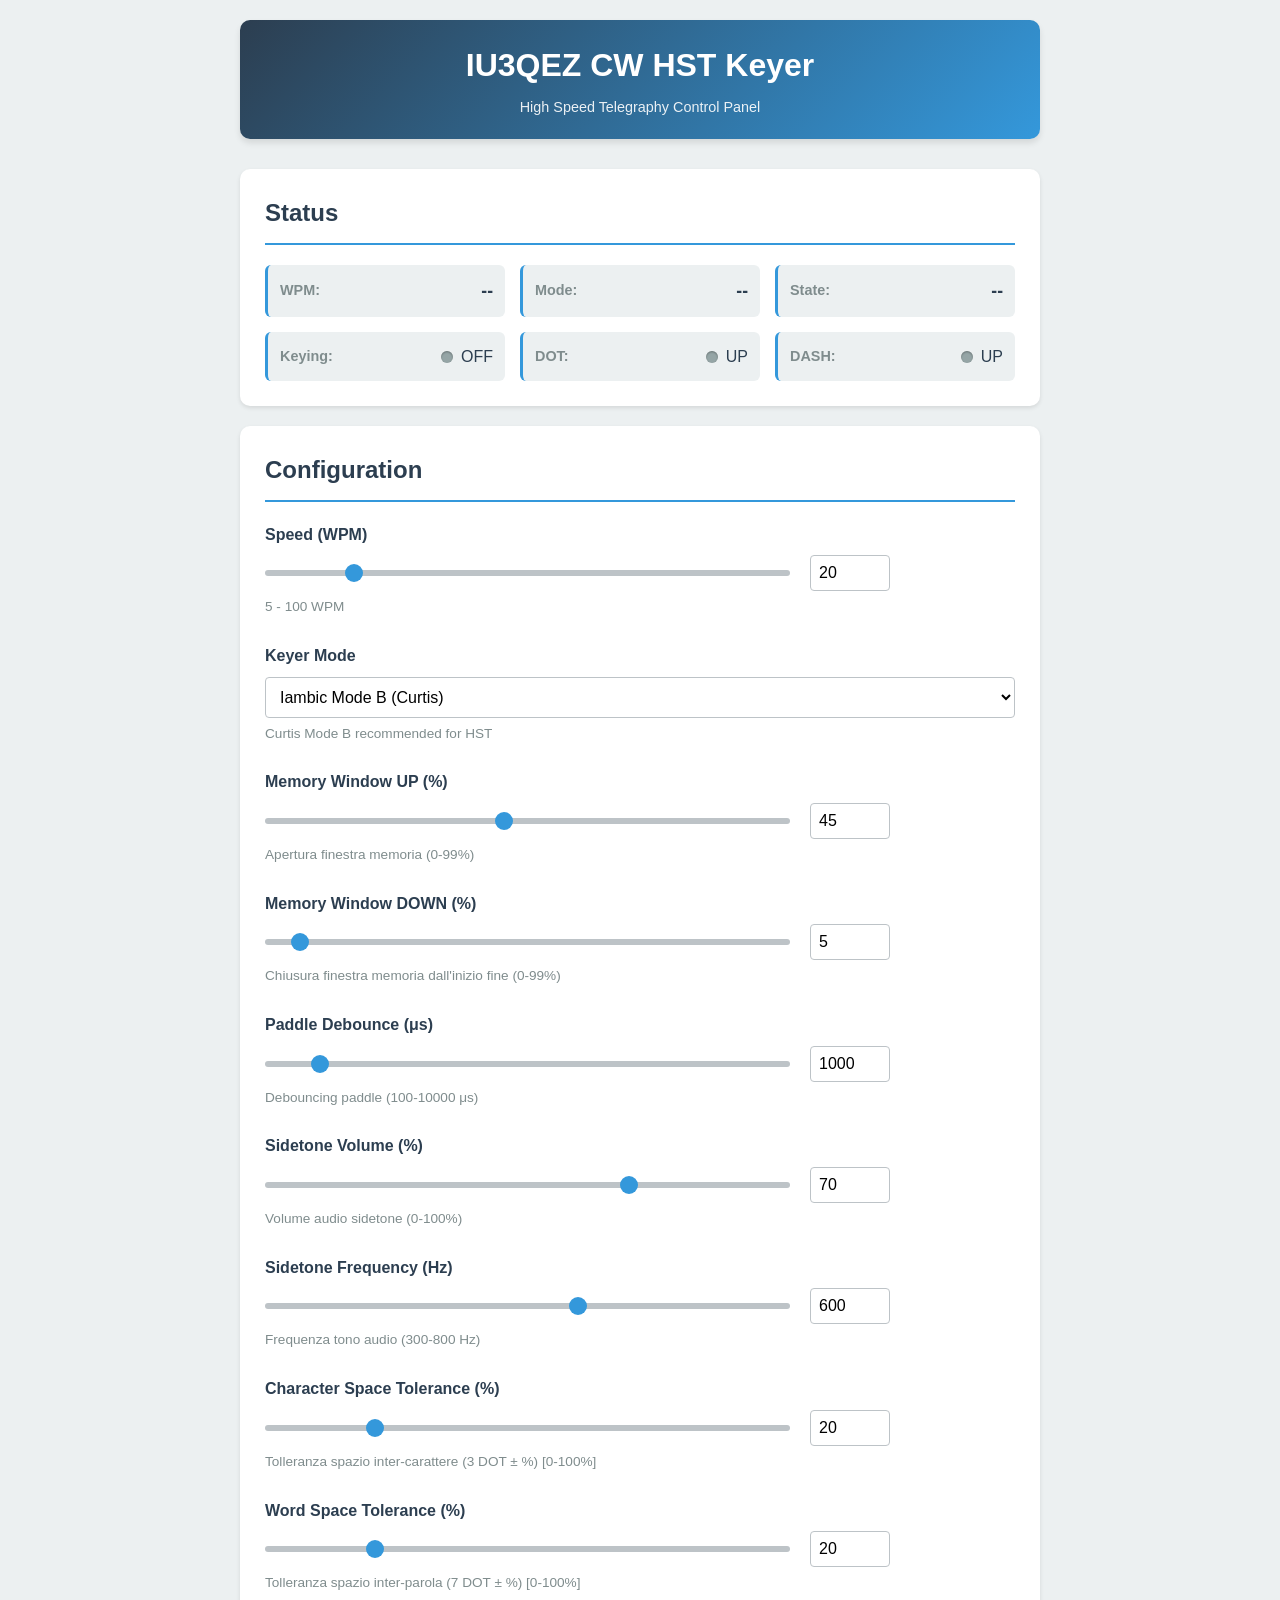
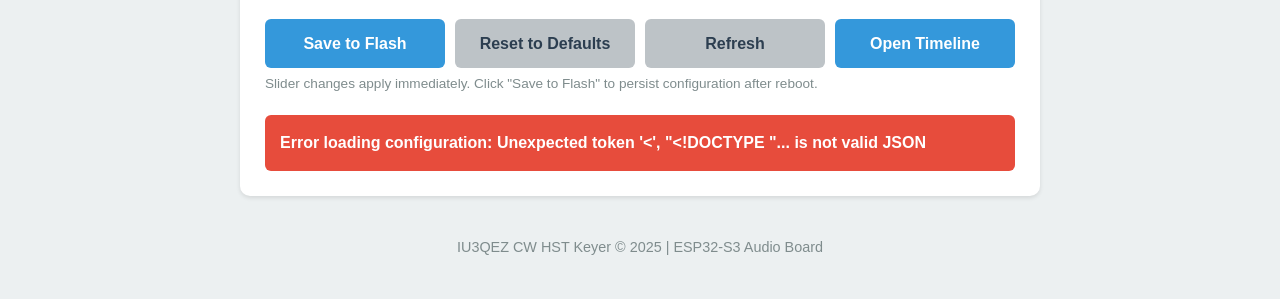
==== data/static/index.html @ 371635e4 "Fix critical Morse decoder bug: emit ELEMENT events at end instead of start Root cause: - EVENT_ELEM" ====
<!DOCTYPE html>
<html lang="it">
<head>
    <meta charset="UTF-8">
    <meta name="viewport" content="width=device-width, initial-scale=1.0">
    <title>IU3QEZ CW HST Keyer</title>
    <link rel="stylesheet" href="style.css">
</head>
<body>
    <div class="container">
        <header>
            <h1>IU3QEZ CW HST Keyer</h1>
            <p class="subtitle">High Speed Telegraphy Control Panel</p>
        </header>

        <!-- Status Display -->
        <section class="status-section">
            <h2>Status</h2>
            <div class="status-grid">
                <div class="status-item">
                    <span class="status-label">WPM:</span>
                    <span class="status-value" id="status-wpm">--</span>
                </div>
                <div class="status-item">
                    <span class="status-label">Mode:</span>
                    <span class="status-value" id="status-mode">--</span>
                </div>
                <div class="status-item">
                    <span class="status-label">State:</span>
                    <span class="status-value" id="status-state">--</span>
                </div>
                <div class="status-item">
                    <span class="status-label">Keying:</span>
                    <span class="status-indicator" id="status-keying">
                        <span class="led" id="keying-led"></span>
                        <span id="keying-text">OFF</span>
                    </span>
                </div>
                <div class="status-item">
                    <span class="status-label">DOT:</span>
                    <span class="status-indicator">
                        <span class="led" id="dot-led"></span>
                        <span id="dot-text">UP</span>
                    </span>
                </div>
                <div class="status-item">
                    <span class="status-label">DASH:</span>
                    <span class="status-indicator">
                        <span class="led" id="dash-led"></span>
                        <span id="dash-text">UP</span>
                    </span>
                </div>
            </div>
        </section>

        <!-- Configuration Form -->
        <section class="config-section">
            <h2>Configuration</h2>
            <form id="config-form">
                <!-- WPM -->
                <div class="form-group">
                    <label for="wpm">Speed (WPM)</label>
                    <div class="range-input">
                        <input type="range" id="wpm" name="wpm" min="5" max="100" value="20" step="1">
                        <input type="number" id="wpm-value" min="5" max="100" value="20" step="1">
                    </div>
                    <span class="help-text">5 - 100 WPM</span>
                </div>

                <!-- Mode -->
                <div class="form-group">
                    <label for="mode">Keyer Mode</label>
                    <select id="mode" name="mode">
                        <option value="0">Straight Key</option>
                        <option value="1">Iambic Mode A</option>
                        <option value="2" selected>Iambic Mode B (Curtis)</option>
                        <option value="3">Ultimatic</option>
                    </select>
                    <span class="help-text">Curtis Mode B recommended for HST</span>
                </div>

                <!-- Memory Window UP -->
                <div class="form-group">
                    <label for="window-up">Memory Window UP (%)</label>
                    <div class="range-input">
                        <input type="range" id="window-up" name="window_up" min="0" max="99" value="45" step="1">
                        <input type="number" id="window-up-value" min="0" max="99" value="45" step="1">
                    </div>
                    <span class="help-text">Apertura finestra memoria (0-99%)</span>
                </div>

                <!-- Memory Window DOWN -->
                <div class="form-group">
                    <label for="window-down">Memory Window DOWN (%)</label>
                    <div class="range-input">
                        <input type="range" id="window-down" name="window_down" min="0" max="99" value="5" step="1">
                        <input type="number" id="window-down-value" min="0" max="99" value="5" step="1">
                    </div>
                    <span class="help-text">Chiusura finestra memoria dall'inizio fine (0-99%)</span>
                </div>

                <!-- Paddle Debounce -->
                <div class="form-group">
                    <label for="debounce">Paddle Debounce (μs)</label>
                    <div class="range-input">
                        <input type="range" id="debounce" name="debounce" min="100" max="10000" value="1000" step="100">
                        <input type="number" id="debounce-value" min="100" max="10000" value="1000" step="100">
                    </div>
                    <span class="help-text">Debouncing paddle (100-10000 μs)</span>
                </div>

                <!-- Sidetone Volume -->
                <div class="form-group">
                    <label for="volume">Sidetone Volume (%)</label>
                    <div class="range-input">
                        <input type="range" id="volume" name="volume" min="0" max="100" value="70" step="5">
                        <input type="number" id="volume-value" min="0" max="100" value="70" step="5">
                    </div>
                    <span class="help-text">Volume audio sidetone (0-100%)</span>
                </div>

                <!-- Sidetone Frequency -->
                <div class="form-group">
                    <label for="frequency">Sidetone Frequency (Hz)</label>
                    <div class="range-input">
                        <input type="range" id="frequency" name="frequency" min="300" max="800" value="600" step="10">
                        <input type="number" id="frequency-value" min="300" max="800" value="600" step="10">
                    </div>
                    <span class="help-text">Frequenza tono audio (300-800 Hz)</span>
                </div>

                <!-- Decoder: Character Space Tolerance -->
                <div class="form-group">
                    <label for="char_space_tolerance">Character Space Tolerance (%)</label>
                    <div class="range-input">
                        <input type="range" id="char_space_tolerance" name="char_space_tolerance" min="0" max="100" value="20" step="5">
                        <input type="number" id="char_space_tolerance-value" min="0" max="100" value="20" step="5">
                    </div>
                    <span class="help-text">Tolleranza spazio inter-carattere (3 DOT ± %) [0-100%]</span>
                </div>

                <!-- Decoder: Word Space Tolerance -->
                <div class="form-group">
                    <label for="word_space_tolerance">Word Space Tolerance (%)</label>
                    <div class="range-input">
                        <input type="range" id="word_space_tolerance" name="word_space_tolerance" min="0" max="100" value="20" step="5">
                        <input type="number" id="word_space_tolerance-value" min="0" max="100" value="20" step="5">
                    </div>
                    <span class="help-text">Tolleranza spazio inter-parola (7 DOT ± %) [0-100%]</span>
                </div>

                <!-- Buttons -->
                <div class="form-actions">
                    <button type="button" class="btn btn-primary" id="btn-save">Save to Flash</button>
                    <button type="button" class="btn btn-secondary" id="btn-reset">Reset to Defaults</button>
                    <button type="button" class="btn btn-secondary" id="btn-refresh">Refresh</button>
                    <a href="timeline.html" class="btn btn-primary" style="text-align: center; text-decoration: none; display: inline-block;">Open Timeline</a>
                </div>
                <p class="help-text">Slider changes apply immediately. Click "Save to Flash" to persist configuration after reboot.</p>
            </form>

            <div id="message" class="message"></div>
        </section>

        <footer>
            <p>IU3QEZ CW HST Keyer &copy; 2025 | ESP32-S3 Audio Board</p>
        </footer>
    </div>

    <script src="app.js"></script>
</body>
</html>
---- data/static/style.css ----
/* IU3QEZ CW HST Keyer - Styles */

:root {
    --primary-color: #2c3e50;
    --secondary-color: #3498db;
    --success-color: #27ae60;
    --error-color: #e74c3c;
    --warning-color: #f39c12;
    --bg-color: #ecf0f1;
    --card-bg: #ffffff;
    --text-color: #2c3e50;
    --text-secondary: #7f8c8d;
    --border-color: #bdc3c7;
    --led-off: #95a5a6;
    --led-on: #27ae60;
}

* {
    margin: 0;
    padding: 0;
    box-sizing: border-box;
}

body {
    font-family: -apple-system, BlinkMacSystemFont, 'Segoe UI', Roboto, Oxygen, Ubuntu, Cantarell, sans-serif;
    background-color: var(--bg-color);
    color: var(--text-color);
    line-height: 1.6;
    padding: 20px;
}

.container {
    max-width: 800px;
    margin: 0 auto;
}

/* Header */
header {
    text-align: center;
    margin-bottom: 30px;
    padding: 20px;
    background: linear-gradient(135deg, var(--primary-color), var(--secondary-color));
    color: white;
    border-radius: 10px;
    box-shadow: 0 4px 6px rgba(0,0,0,0.1);
}

header h1 {
    font-size: 2rem;
    margin-bottom: 5px;
}

.subtitle {
    font-size: 0.9rem;
    opacity: 0.9;
}

/* Sections */
section {
    background: var(--card-bg);
    padding: 25px;
    margin-bottom: 20px;
    border-radius: 10px;
    box-shadow: 0 2px 4px rgba(0,0,0,0.1);
}

section h2 {
    font-size: 1.5rem;
    margin-bottom: 20px;
    color: var(--primary-color);
    border-bottom: 2px solid var(--secondary-color);
    padding-bottom: 10px;
}

/* Status Grid */
.status-grid {
    display: grid;
    grid-template-columns: repeat(auto-fit, minmax(200px, 1fr));
    gap: 15px;
}

.status-item {
    display: flex;
    justify-content: space-between;
    align-items: center;
    padding: 12px;
    background: var(--bg-color);
    border-radius: 6px;
    border-left: 3px solid var(--secondary-color);
}

.status-label {
    font-weight: 600;
    color: var(--text-secondary);
    font-size: 0.9rem;
}

.status-value {
    font-weight: 700;
    font-size: 1.1rem;
    color: var(--primary-color);
}

.status-indicator {
    display: flex;
    align-items: center;
    gap: 8px;
}

/* LED Indicator */
.led {
    width: 12px;
    height: 12px;
    border-radius: 50%;
    background-color: var(--led-off);
    box-shadow: inset 0 1px 2px rgba(0,0,0,0.3);
    transition: all 0.2s ease;
}

.led.active {
    background-color: var(--led-on);
    box-shadow: 0 0 8px var(--led-on), inset 0 1px 2px rgba(255,255,255,0.3);
}

/* Form */
.form-group {
    margin-bottom: 25px;
}

.form-group label {
    display: block;
    font-weight: 600;
    margin-bottom: 8px;
    color: var(--primary-color);
}

.form-group input[type="range"] {
    width: 70%;
    margin-right: 10px;
}

.form-group input[type="number"] {
    width: 80px;
    padding: 8px;
    border: 1px solid var(--border-color);
    border-radius: 4px;
    font-size: 1rem;
}

.form-group select {
    width: 100%;
    padding: 10px;
    border: 1px solid var(--border-color);
    border-radius: 4px;
    font-size: 1rem;
    background-color: white;
}

.range-input {
    display: flex;
    align-items: center;
    gap: 10px;
}

.help-text {
    display: block;
    font-size: 0.85rem;
    color: var(--text-secondary);
    margin-top: 5px;
}

/* Range slider styling */
input[type="range"] {
    -webkit-appearance: none;
    appearance: none;
    height: 6px;
    background: var(--border-color);
    border-radius: 3px;
    outline: none;
}

input[type="range"]::-webkit-slider-thumb {
    -webkit-appearance: none;
    appearance: none;
    width: 18px;
    height: 18px;
    background: var(--secondary-color);
    border-radius: 50%;
    cursor: pointer;
    transition: all 0.2s ease;
}

input[type="range"]::-webkit-slider-thumb:hover {
    background: var(--primary-color);
    transform: scale(1.1);
}

input[type="range"]::-moz-range-thumb {
    width: 18px;
    height: 18px;
    background: var(--secondary-color);
    border-radius: 50%;
    cursor: pointer;
    border: none;
    transition: all 0.2s ease;
}

input[type="range"]::-moz-range-thumb:hover {
    background: var(--primary-color);
    transform: scale(1.1);
}

/* Buttons */
.form-actions {
    display: flex;
    gap: 10px;
    margin-top: 25px;
}

.btn {
    padding: 12px 24px;
    border: none;
    border-radius: 6px;
    font-size: 1rem;
    font-weight: 600;
    cursor: pointer;
    transition: all 0.3s ease;
    flex: 1;
}

.btn-primary {
    background-color: var(--secondary-color);
    color: white;
}

.btn-primary:hover {
    background-color: var(--primary-color);
    transform: translateY(-2px);
    box-shadow: 0 4px 8px rgba(0,0,0,0.2);
}

.btn-secondary {
    background-color: var(--border-color);
    color: var(--text-color);
}

.btn-secondary:hover {
    background-color: var(--text-secondary);
    color: white;
}

/* Messages */
.message {
    display: none;
    padding: 15px;
    margin-top: 20px;
    border-radius: 6px;
    font-weight: 600;
}

.message.success {
    background-color: var(--success-color);
    color: white;
}

.message.error {
    background-color: var(--error-color);
    color: white;
}


/* Footer */
footer {
    text-align: center;
    padding: 20px;
    color: var(--text-secondary);
    font-size: 0.9rem;
}

/* Responsive */
@media (max-width: 600px) {
    header h1 {
        font-size: 1.5rem;
    }

    .status-grid {
        grid-template-columns: 1fr;
    }

    .form-actions {
        flex-direction: column;
    }

    .range-input {
        flex-direction: column;
        align-items: stretch;
    }

    .form-group input[type="range"] {
        width: 100%;
        margin-right: 0;
        margin-bottom: 10px;
    }

    .form-group input[type="number"] {
        width: 100%;
    }
}

/* Animation for status updates */
@keyframes pulse {
    0%, 100% { opacity: 1; }
    50% { opacity: 0.7; }
}

.status-value {
    animation: pulse 2s ease-in-out infinite;
}
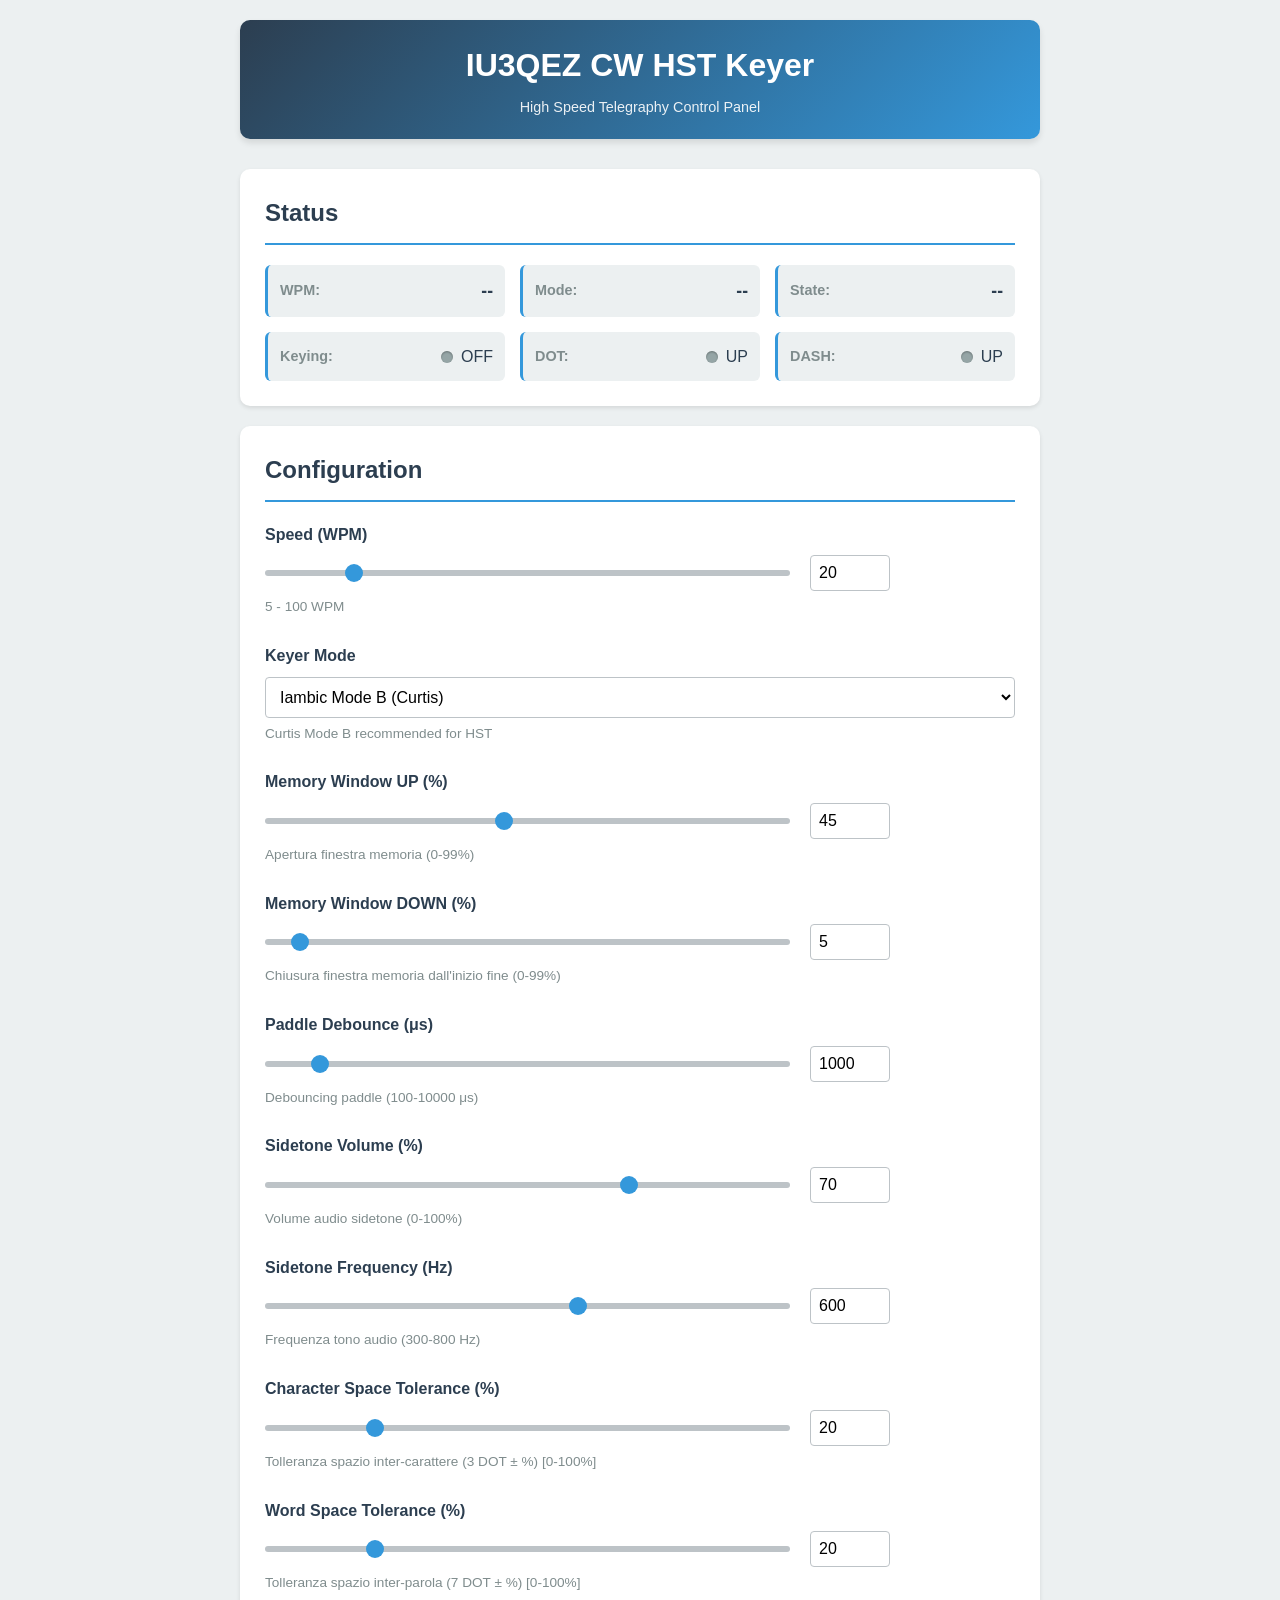
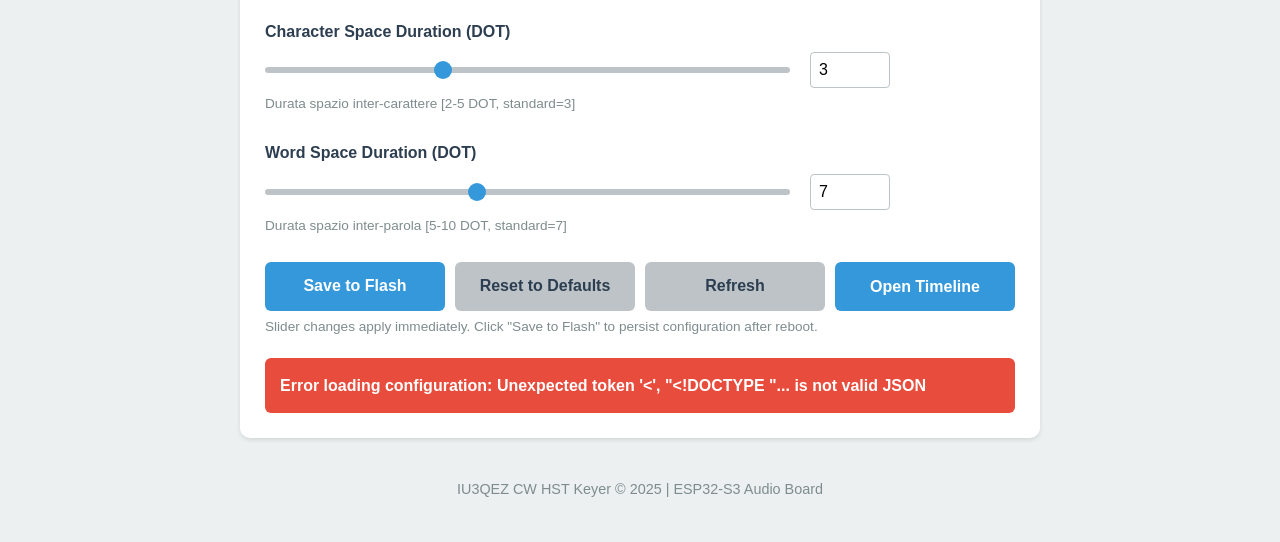
==== commit 50f3fa18: "Enhance configuration options: add character and word space duration controls, improve timeline rend" ====
--- a/data/static/index.html
+++ b/data/static/index.html
@@ -149,6 +149,26 @@
                     <span class="help-text">Tolleranza spazio inter-parola (7 DOT ± %) [0-100%]</span>
                 </div>
 
+                <!-- Decoder: Character Space Duration -->
+                <div class="form-group">
+                    <label for="char_space_dots">Character Space Duration (DOT)</label>
+                    <div class="range-input">
+                        <input type="range" id="char_space_dots" name="char_space_dots" min="2" max="5" value="3" step="1">
+                        <input type="number" id="char_space_dots-value" min="2" max="5" value="3" step="1">
+                    </div>
+                    <span class="help-text">Durata spazio inter-carattere [2-5 DOT, standard=3]</span>
+                </div>
+
+                <!-- Decoder: Word Space Duration -->
+                <div class="form-group">
+                    <label for="word_space_dots">Word Space Duration (DOT)</label>
+                    <div class="range-input">
+                        <input type="range" id="word_space_dots" name="word_space_dots" min="5" max="10" value="7" step="1">
+                        <input type="number" id="word_space_dots-value" min="5" max="10" value="7" step="1">
+                    </div>
+                    <span class="help-text">Durata spazio inter-parola [5-10 DOT, standard=7]</span>
+                </div>
+
                 <!-- Buttons -->
                 <div class="form-actions">
                     <button type="button" class="btn btn-primary" id="btn-save">Save to Flash</button>
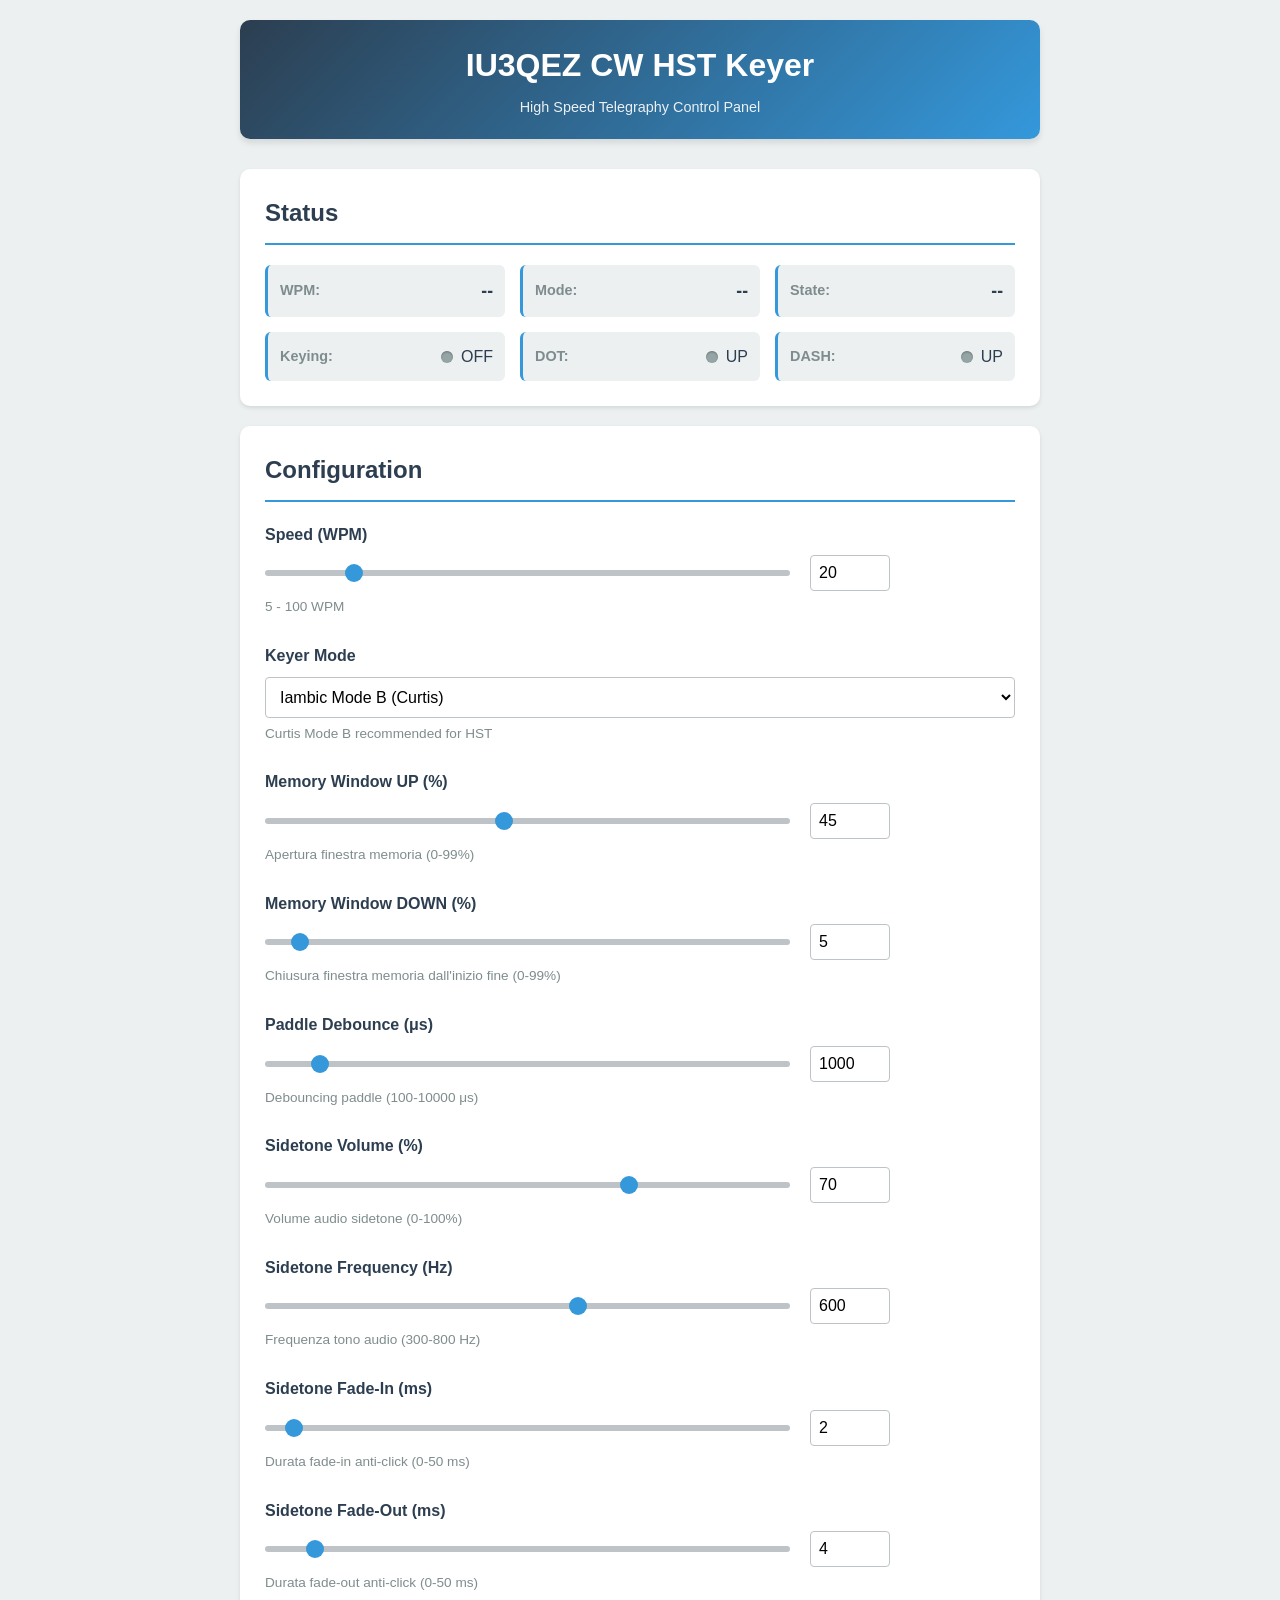
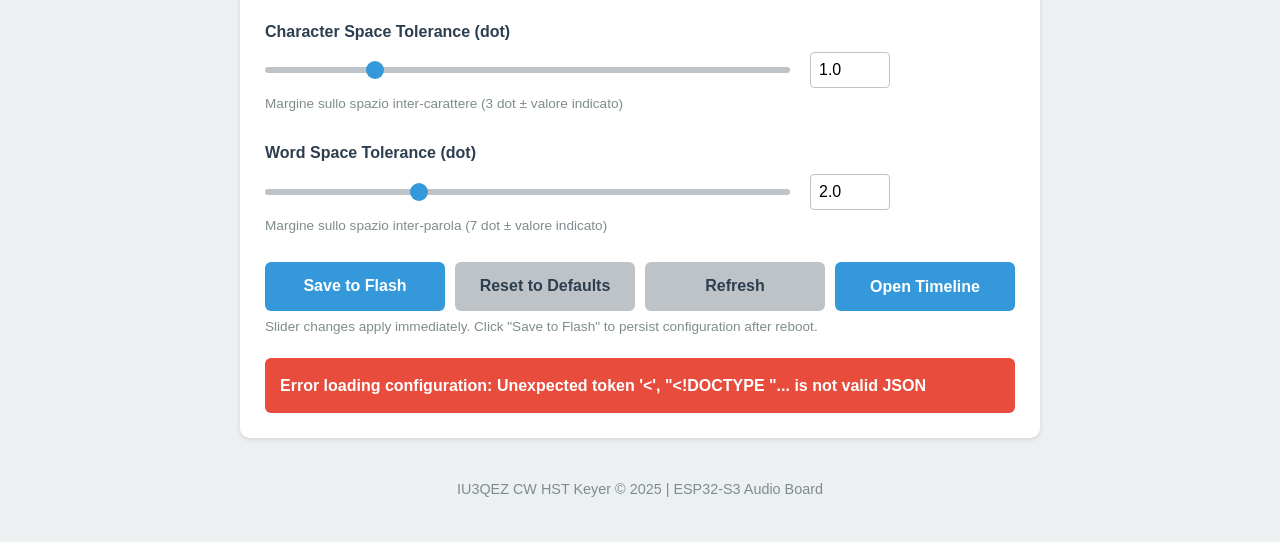
==== commit e934fd4a: "Add web server and Wi-Fi manager functionality - Created web_server.h to define the web server confi" ====
--- a/data/static/index.html
+++ b/data/static/index.html
@@ -129,44 +129,44 @@
                     <span class="help-text">Frequenza tono audio (300-800 Hz)</span>
                 </div>
 
+                <!-- Sidetone Fade In -->
+                <div class="form-group">
+                    <label for="fade-in">Sidetone Fade-In (ms)</label>
+                    <div class="range-input">
+                        <input type="range" id="fade-in" name="fade_in" min="0" max="50" value="2" step="1">
+                        <input type="number" id="fade-in-value" min="0" max="50" value="2" step="1">
+                    </div>
+                    <span class="help-text">Durata fade-in anti-click (0-50 ms)</span>
+                </div>
+
+                <!-- Sidetone Fade Out -->
+                <div class="form-group">
+                    <label for="fade-out">Sidetone Fade-Out (ms)</label>
+                    <div class="range-input">
+                        <input type="range" id="fade-out" name="fade_out" min="0" max="50" value="4" step="1">
+                        <input type="number" id="fade-out-value" min="0" max="50" value="4" step="1">
+                    </div>
+                    <span class="help-text">Durata fade-out anti-click (0-50 ms)</span>
+                </div>
+
                 <!-- Decoder: Character Space Tolerance -->
                 <div class="form-group">
-                    <label for="char_space_tolerance">Character Space Tolerance (%)</label>
+                    <label for="char_space_tolerance">Character Space Tolerance (dot)</label>
                     <div class="range-input">
-                        <input type="range" id="char_space_tolerance" name="char_space_tolerance" min="0" max="100" value="20" step="5">
-                        <input type="number" id="char_space_tolerance-value" min="0" max="100" value="20" step="5">
+                        <input type="range" id="char_space_tolerance" name="char_space_tolerance" min="0" max="5" value="1.0" step="0.1">
+                        <input type="number" id="char_space_tolerance-value" min="0" max="5" value="1.0" step="0.1">
                     </div>
-                    <span class="help-text">Tolleranza spazio inter-carattere (3 DOT ± %) [0-100%]</span>
+                    <span class="help-text">Margine sullo spazio inter-carattere (3 dot ± valore indicato)</span>
                 </div>
 
                 <!-- Decoder: Word Space Tolerance -->
                 <div class="form-group">
-                    <label for="word_space_tolerance">Word Space Tolerance (%)</label>
+                    <label for="word_space_tolerance">Word Space Tolerance (dot)</label>
                     <div class="range-input">
-                        <input type="range" id="word_space_tolerance" name="word_space_tolerance" min="0" max="100" value="20" step="5">
-                        <input type="number" id="word_space_tolerance-value" min="0" max="100" value="20" step="5">
+                        <input type="range" id="word_space_tolerance" name="word_space_tolerance" min="0" max="7" value="2.0" step="0.1">
+                        <input type="number" id="word_space_tolerance-value" min="0" max="7" value="2.0" step="0.1">
                     </div>
-                    <span class="help-text">Tolleranza spazio inter-parola (7 DOT ± %) [0-100%]</span>
-                </div>
-
-                <!-- Decoder: Character Space Duration -->
-                <div class="form-group">
-                    <label for="char_space_dots">Character Space Duration (DOT)</label>
-                    <div class="range-input">
-                        <input type="range" id="char_space_dots" name="char_space_dots" min="2" max="5" value="3" step="1">
-                        <input type="number" id="char_space_dots-value" min="2" max="5" value="3" step="1">
-                    </div>
-                    <span class="help-text">Durata spazio inter-carattere [2-5 DOT, standard=3]</span>
-                </div>
-
-                <!-- Decoder: Word Space Duration -->
-                <div class="form-group">
-                    <label for="word_space_dots">Word Space Duration (DOT)</label>
-                    <div class="range-input">
-                        <input type="range" id="word_space_dots" name="word_space_dots" min="5" max="10" value="7" step="1">
-                        <input type="number" id="word_space_dots-value" min="5" max="10" value="7" step="1">
-                    </div>
-                    <span class="help-text">Durata spazio inter-parola [5-10 DOT, standard=7]</span>
+                    <span class="help-text">Margine sullo spazio inter-parola (7 dot ± valore indicato)</span>
                 </div>
 
                 <!-- Buttons -->
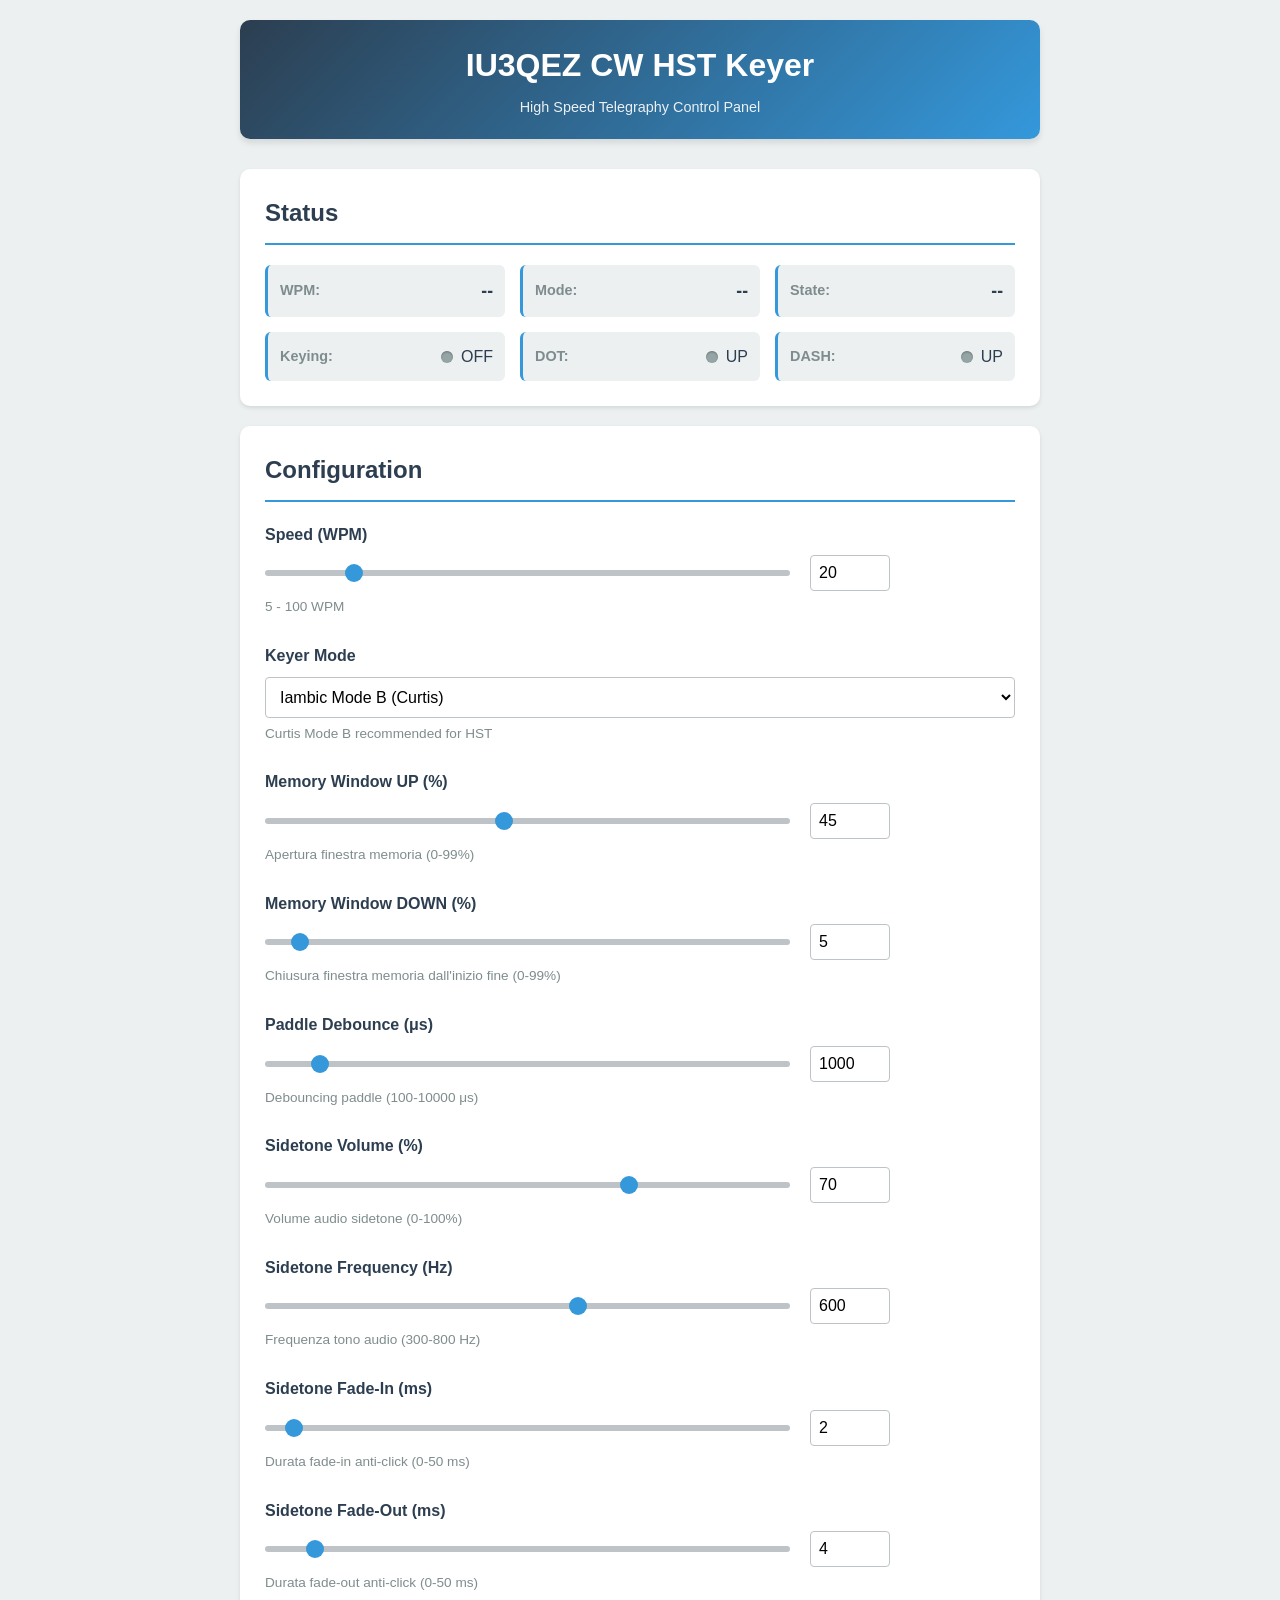
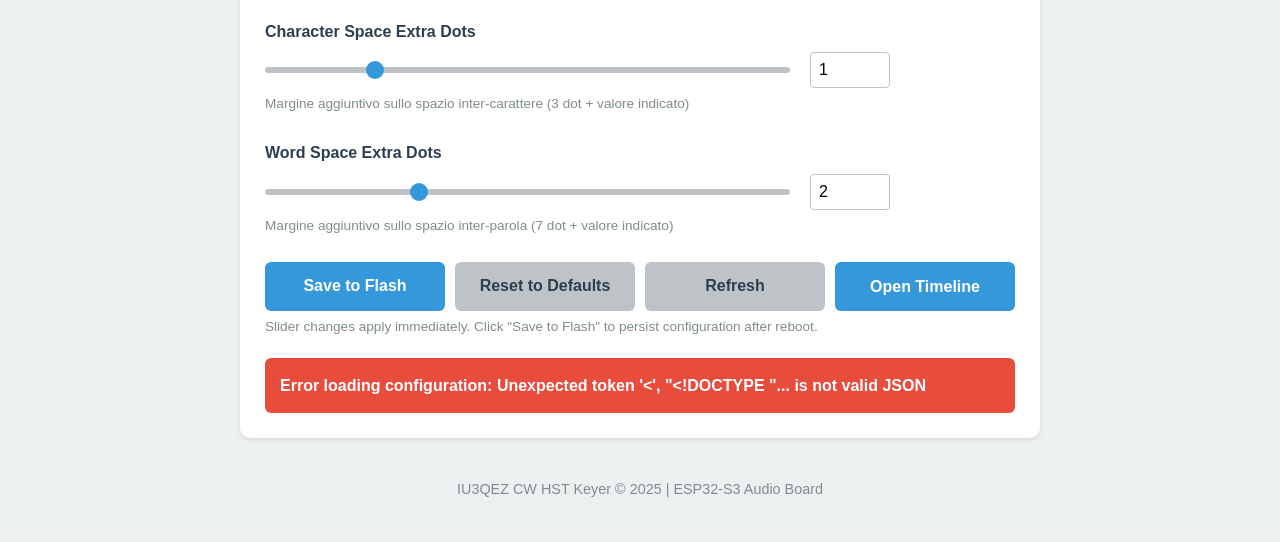
==== commit eeeab247: "Refactor character and word space tolerance handling - Updated the character and word space toleranc" ====
--- a/data/static/index.html
+++ b/data/static/index.html
@@ -151,22 +151,22 @@
 
                 <!-- Decoder: Character Space Tolerance -->
                 <div class="form-group">
-                    <label for="char_space_tolerance">Character Space Tolerance (dot)</label>
+                    <label for="char_space_tolerance">Character Space Extra Dots</label>
                     <div class="range-input">
-                        <input type="range" id="char_space_tolerance" name="char_space_tolerance" min="0" max="5" value="1.0" step="0.1">
-                        <input type="number" id="char_space_tolerance-value" min="0" max="5" value="1.0" step="0.1">
+                        <input type="range" id="char_space_tolerance" name="char_space_tolerance" min="0" max="5" value="1" step="1">
+                        <input type="number" id="char_space_tolerance-value" min="0" max="5" value="1" step="1">
                     </div>
-                    <span class="help-text">Margine sullo spazio inter-carattere (3 dot ± valore indicato)</span>
+                    <span class="help-text">Margine aggiuntivo sullo spazio inter-carattere (3 dot + valore indicato)</span>
                 </div>
 
                 <!-- Decoder: Word Space Tolerance -->
                 <div class="form-group">
-                    <label for="word_space_tolerance">Word Space Tolerance (dot)</label>
+                    <label for="word_space_tolerance">Word Space Extra Dots</label>
                     <div class="range-input">
-                        <input type="range" id="word_space_tolerance" name="word_space_tolerance" min="0" max="7" value="2.0" step="0.1">
-                        <input type="number" id="word_space_tolerance-value" min="0" max="7" value="2.0" step="0.1">
+                        <input type="range" id="word_space_tolerance" name="word_space_tolerance" min="0" max="7" value="2" step="1">
+                        <input type="number" id="word_space_tolerance-value" min="0" max="7" value="2" step="1">
                     </div>
-                    <span class="help-text">Margine sullo spazio inter-parola (7 dot ± valore indicato)</span>
+                    <span class="help-text">Margine aggiuntivo sullo spazio inter-parola (7 dot + valore indicato)</span>
                 </div>
 
                 <!-- Buttons -->
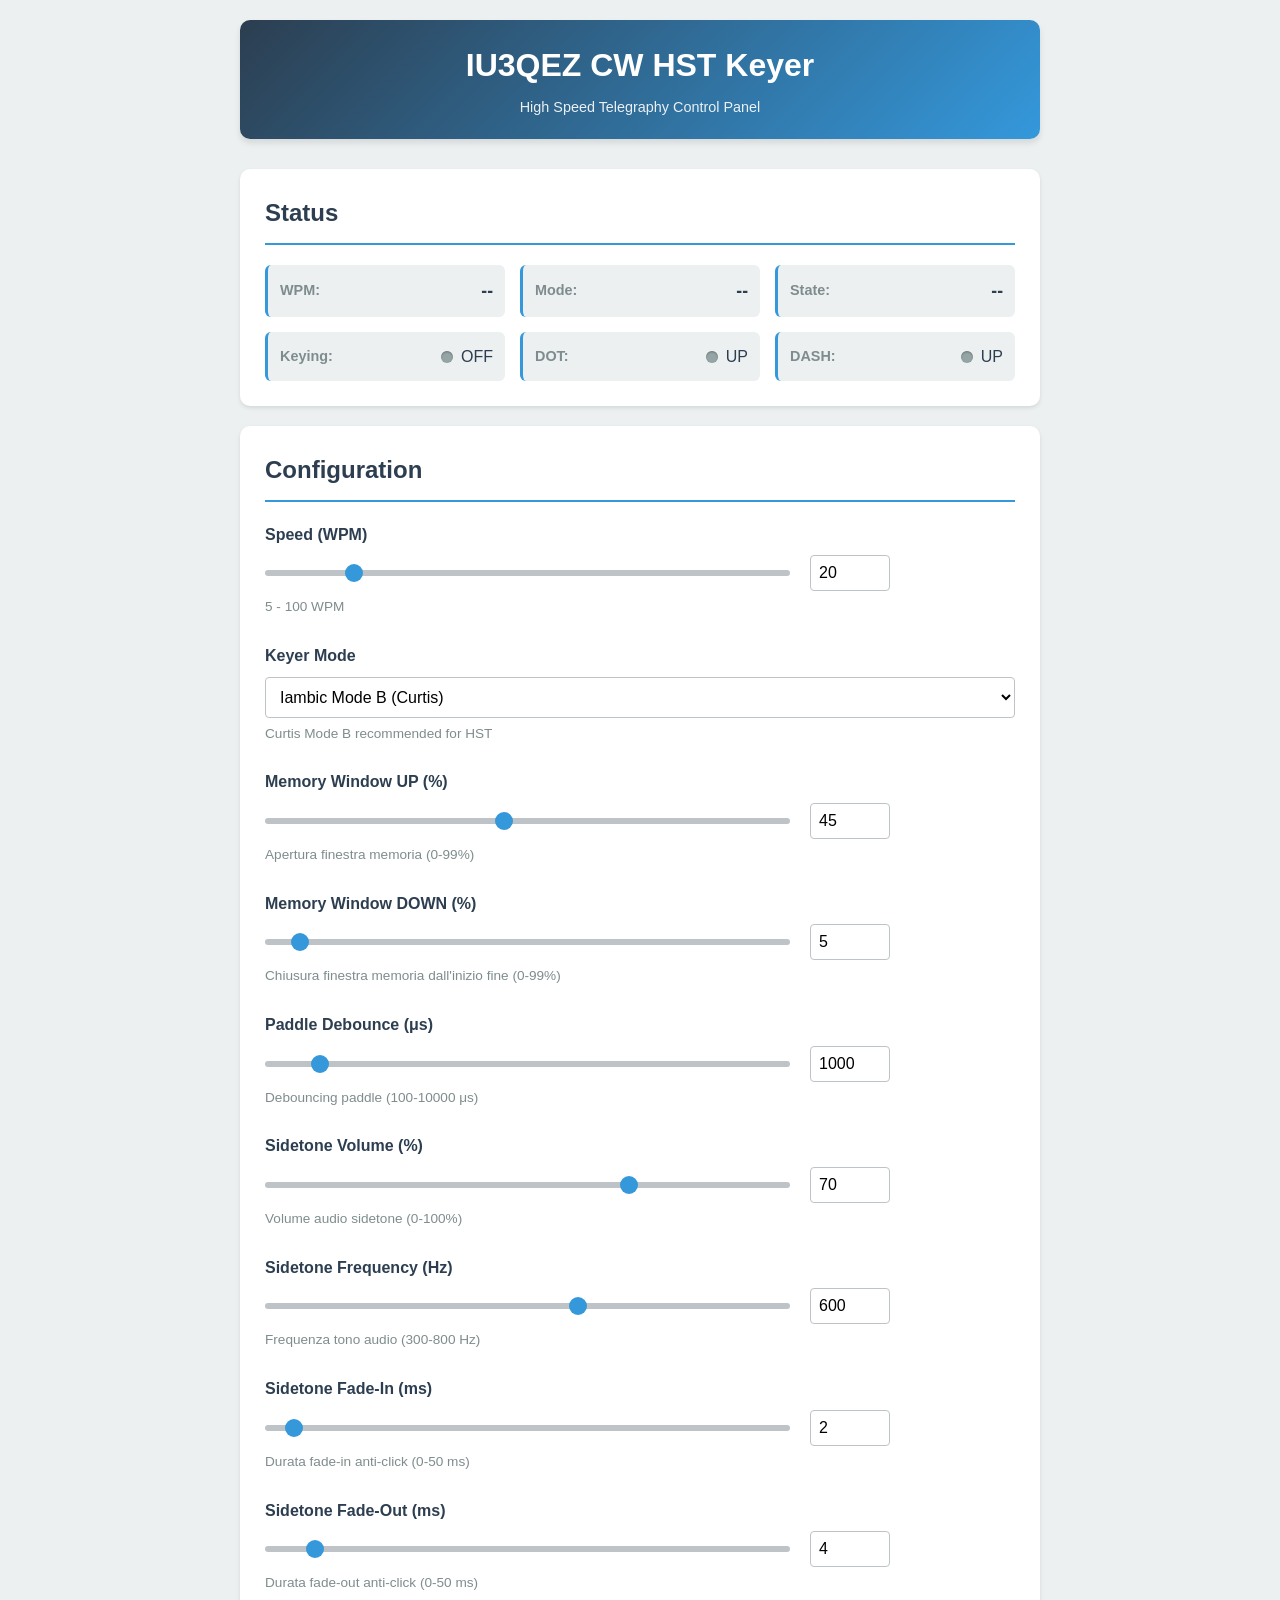
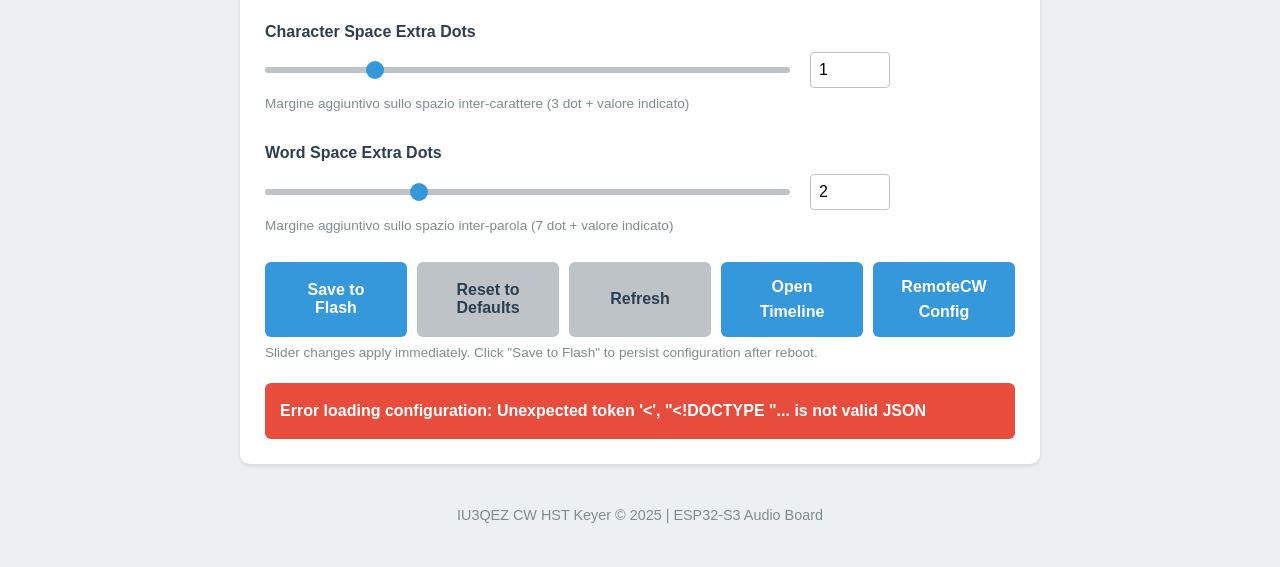
==== commit 6b247b2e: "Add RemoteCW configuration page and implement connection testing feature" ====
--- a/data/static/index.html
+++ b/data/static/index.html
@@ -175,6 +175,7 @@
                     <button type="button" class="btn btn-secondary" id="btn-reset">Reset to Defaults</button>
                     <button type="button" class="btn btn-secondary" id="btn-refresh">Refresh</button>
                     <a href="timeline.html" class="btn btn-primary" style="text-align: center; text-decoration: none; display: inline-block;">Open Timeline</a>
+                    <a href="remotecw.html" class="btn btn-primary" style="text-align: center; text-decoration: none; display: inline-block;">RemoteCW Config</a>
                 </div>
                 <p class="help-text">Slider changes apply immediately. Click "Save to Flash" to persist configuration after reboot.</p>
             </form>
